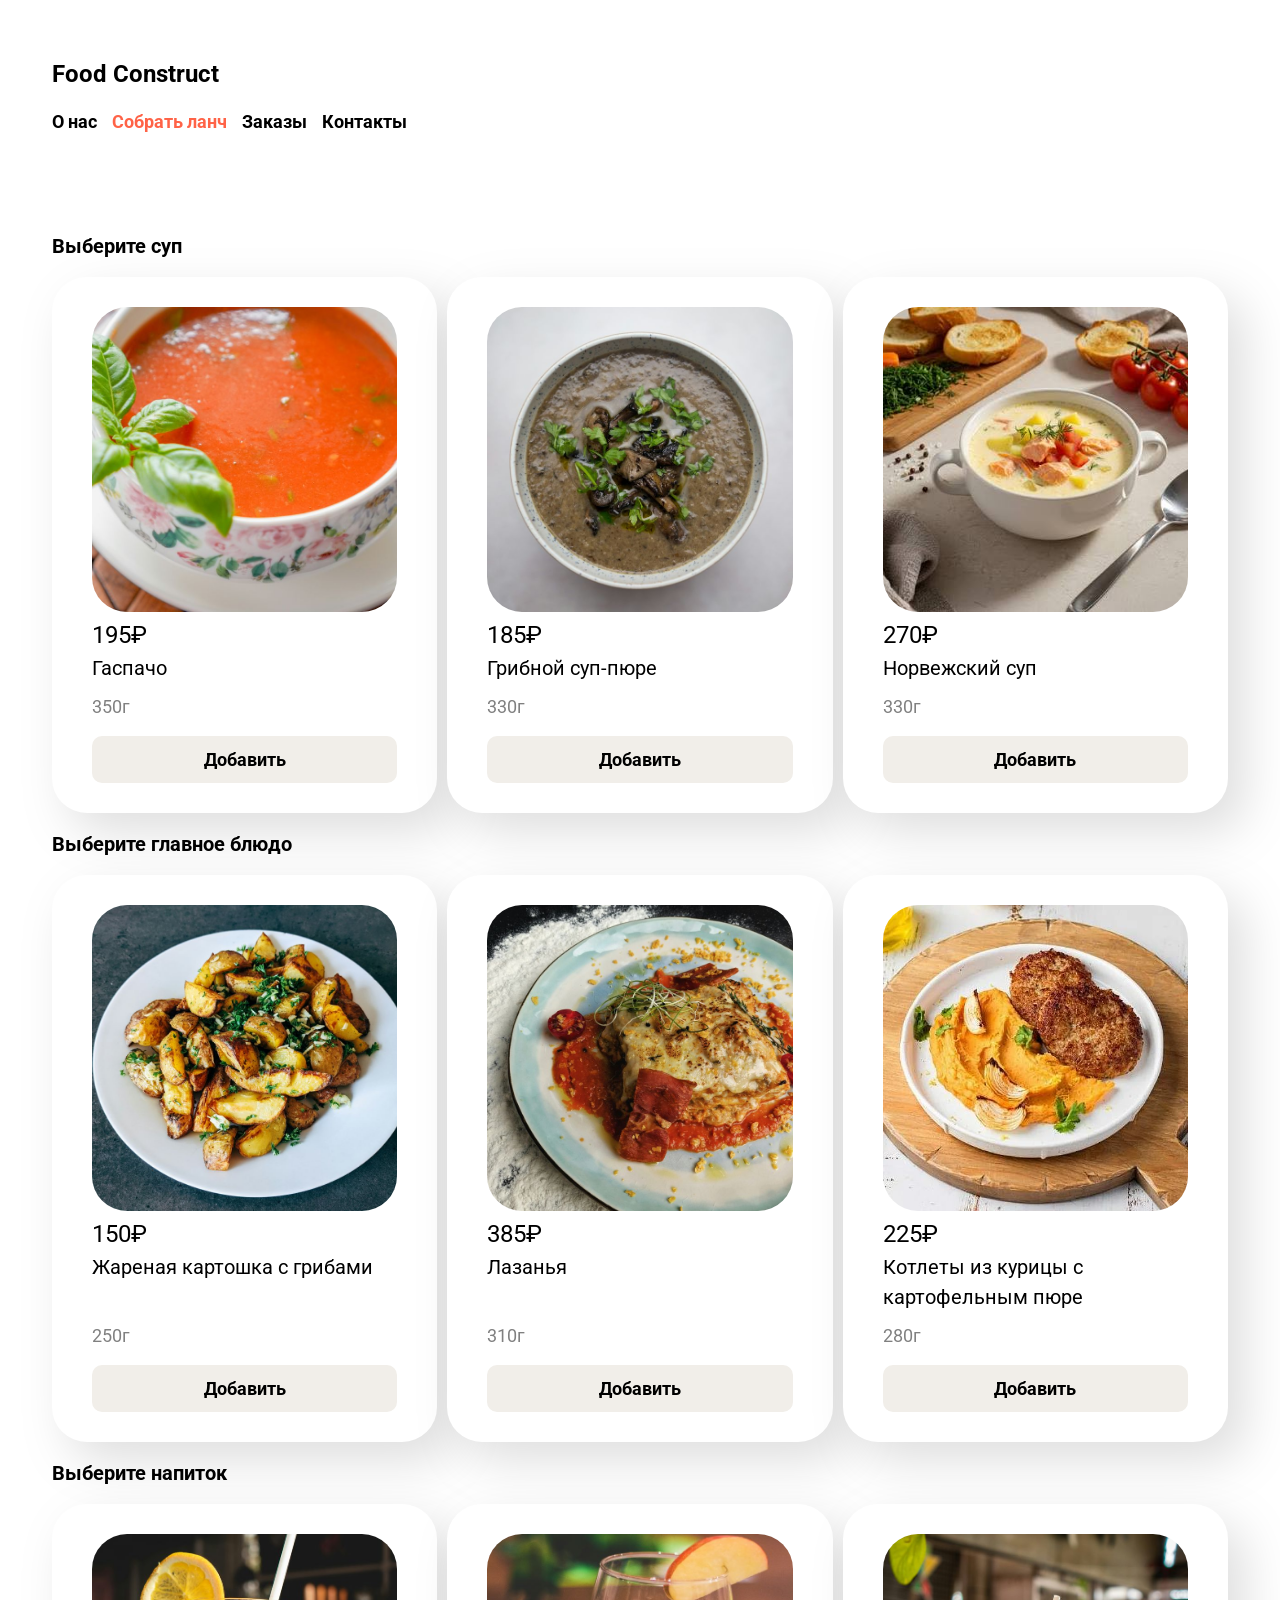
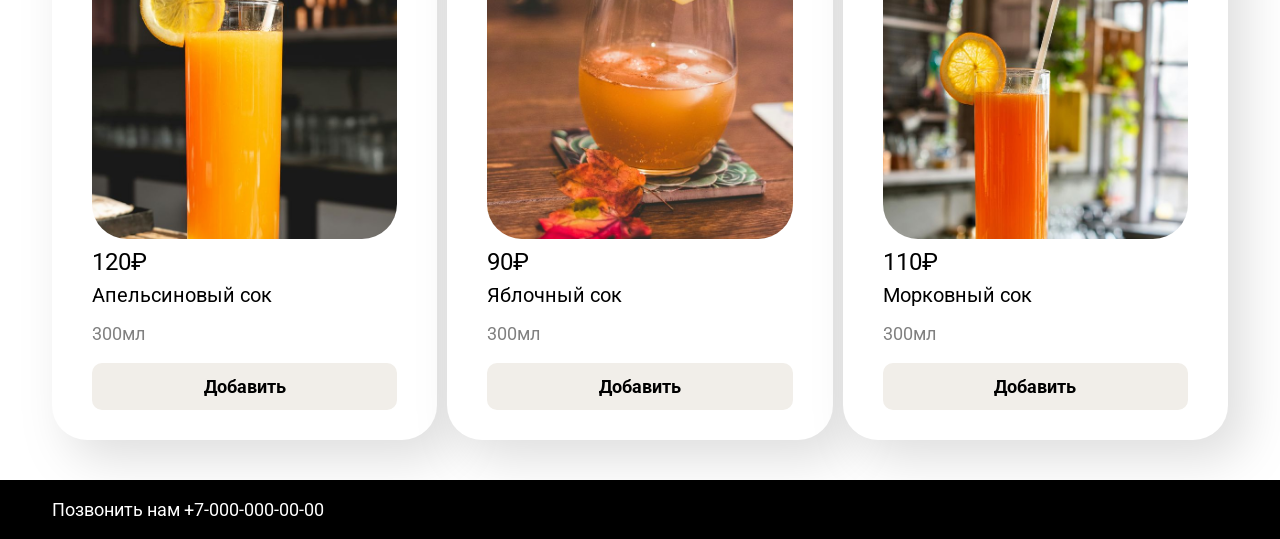
==== pages/takeLunch.html @ f46a1026 "task2" ====
<!DOCTYPE html>
<html lang="ru">

<head>
	<meta charset="UTF-8">
	<title>Food Construct — Собрать ланч</title>

	<meta name="viewport" content="width=device-width, initial-scale=1.0">
	<link rel="preconnect" href="https://fonts.googleapis.com">
	<link rel="preconnect" href="https://fonts.gstatic.com" crossorigin>
	<link
		href="https://fonts.googleapis.com/css2?family=Roboto:ital,wght@0,100;0,300;0,400;0,500;0,700;0,900;1,100;1,300;1,400;1,500;1,700;1,900&family=Montserrat:ital,wght@0,100..900;1,100..900&display=swap"
		rel="stylesheet">

	<link rel="stylesheet" href="../styles/css.css">
	<link rel="stylesheet" href="../styles/takeLunch.css">
</head>

<body>
	<header>
		<h1>Food Construct</h1>

		<nav>
			<a href="../index.html">О нас</a>
			<a id="active">Собрать ланч</a>
			<a href="/">Заказы</a>
			<a href="#footer">Контакты</a>
		</nav>
	</header>

	<main>
		<section>
			<h2>Выберите суп</h2>
			<div class="dishes">
				<div class="dish">
					<img src="../images/dishes/gazpacho.jpg" alt="Гаспачо">
					<p>195₽</p>
					<p>Гаспачо</p>
					<p>350г</p>
					<button>Добавить</button>
				</div>
				<div class="dish">
					<img src="../images/dishes/mushroom-soup.jpg" alt="Грибной суп-пюре">
					<p>185₽</p>
					<p>Грибной суп-пюре</p>
					<p>330г</p>
					<button>Добавить</button>
				</div>
				<div class="dish">
					<img src="../images/dishes/norwegian-soup.jpeg" alt="Норвежский суп">
					<p>270₽</p>
					<p>Норвежский суп</p>
					<p>330г</p>
					<button>Добавить</button>
				</div>
			</div>
		</section>

		<section>
			<h2>Выберите главное блюдо</h2>
			<div class="dishes">
				<div class="dish">
					<img src="../images/dishes/fried-potato.jpg" alt="Жареная картошка с грибами">
					<p>150₽</p>
					<p>Жареная картошка с грибами</p>
					<p>250г</p>
					<button>Добавить</button>
				</div>
				<div class="dish">
					<img src="../images/dishes/lasagna.jpg" alt="Лазанья">
					<p>385₽</p>
					<p>Лазанья</p>
					<p>310г</p>
					<button>Добавить</button>
				</div>
				<div class="dish">
					<img src="../images/dishes/cutlets.jpg" alt="Котлеты из курицы с картофельным пюре">
					<p>225₽</p>
					<p>Котлеты из курицы с картофельным пюре</p>
					<p>280г</p>
					<button>Добавить</button>
				</div>
			</div>
		</section>

		<section>
			<h2>Выберите напиток</h2>
			<div class="dishes">
				<div class="dish">
					<img src="../images/dishes/orange-juice.jpg" alt="Апельсиновый сок">
					<p>120₽</p>
					<p>Апельсиновый сок</p>
					<p>300мл</p>
					<button>Добавить</button>
				</div>
				<div class="dish">
					<img src="../images/dishes/apple-juice.jpg" alt="Яблочный сок">
					<p>90₽</p>
					<p>Яблочный сок</p>
					<p>300мл</p>
					<button>Добавить</button>
				</div>
				<div class="dish">
					<img src="../images/dishes/carrot-juice.jpg" alt="Морковный сок">
					<p>110₽</p>
					<p>Морковный сок</p>
					<p>300мл</p>
					<button>Добавить</button>
				</div>
			</div>
		</section>
	</main>

	<footer id="footer"><P>Позвонить нам +7-000-000-00-00</P></footer>
</body>
</html>
---- styles/css.css ----
* {
  margin: 0;
  padding: 0;
  box-sizing: border-box;
  line-height: 1.5;
  font-family: 'Roboto', sans-serif;
  font-size: 18px;
  font-weight:bold;
}

html {
  height: 100%;
}

body {
  display: flex;
  flex-direction: column;
  min-height: 100%;
}

h1{
  font-size: 24px;
  margin: 16px 0px;
}
h2{
  font-size: 20px;
  margin: 16px 0px;
}

p, li, td{
  font-weight:normal;
}

td, th {
  padding: 4px 8px;
  border: 1px solid black;
}

header, main{
  margin: 24px 48px;
  padding: 16px 4px;
}

main{
  flex: 1;
}

footer{
  width: 100%;
  padding: 16px 52px;
  background-color: black;
  color: white;
}

article img {
  width: 100%;
}
table{
  padding: 16px;
  border: 0;
  border-collapse: collapse;
  text-align: center;
}
a{
  text-decoration: none;
  color: black;
}
a:hover, #active{
  color:tomato;
}

section{
  width: 100%;
}

nav {
  display: flex;
  flex-wrap: wrap;
  gap: 15px;
}

@media (max-width: 800px) {
  nav {
    justify-content: space-between;
  }

  article img {
    width: 500px;
  }
}

@media (max-width: 600px) {
  h1 {
    text-align: center;
  }

  nav {
    flex-direction: column;
    align-items: center;
  }

  nav a {
    font-size: 22px;
  }

  article img {
    width: 100%;
  }

  td, th {
    font-size: 16px;
  }
}

@media (max-width: 400px) {
  td, th {
    font-size: 14px;
  }
}
---- styles/takeLunch.css ----
section > .dishes {
  display: grid;
  grid-template-columns: repeat(3, 1fr);
  gap: 10px;
}

.dish {
  display: flex;
  flex-direction: column;

  padding: 30px 40px;
  border-radius: 35px;
  cursor: pointer;
  filter: drop-shadow(17px 19px 24px rgba(0, 0, 0, 0.13));
  background-color: white;
}

.dish img {
  width: 100%;
  aspect-ratio: 1;
  object-fit: cover;
  border-radius: 35px;
}

.dish p:nth-child(2) {
  margin-top: 5px;
  font-size: 24px;
}

.dish p:nth-child(3) {
  font-size: 20px;
  flex-grow: 1;
}

.dish p:nth-child(4) {
  margin-top: 10px;
  color: grey;
}

.dish button {
  margin-top: 16px;
  background-color: #f1eee9;
  padding: 10px 30px;
  border: none;
  border-radius: 10px;
  cursor: pointer;
}

.dish:hover {
  border: 2px solid tomato;
}

.dish:hover button {
  background-color: grey;
}

@media (max-width: 800px) {
  section > .dishes {
    grid-template-columns: repeat(2, 1fr);
  }
}

@media (max-width: 600px) {
  section > h2 {
    text-align: center;
  }

  section > .dishes {
    grid-template-columns: 1fr;
  }
}
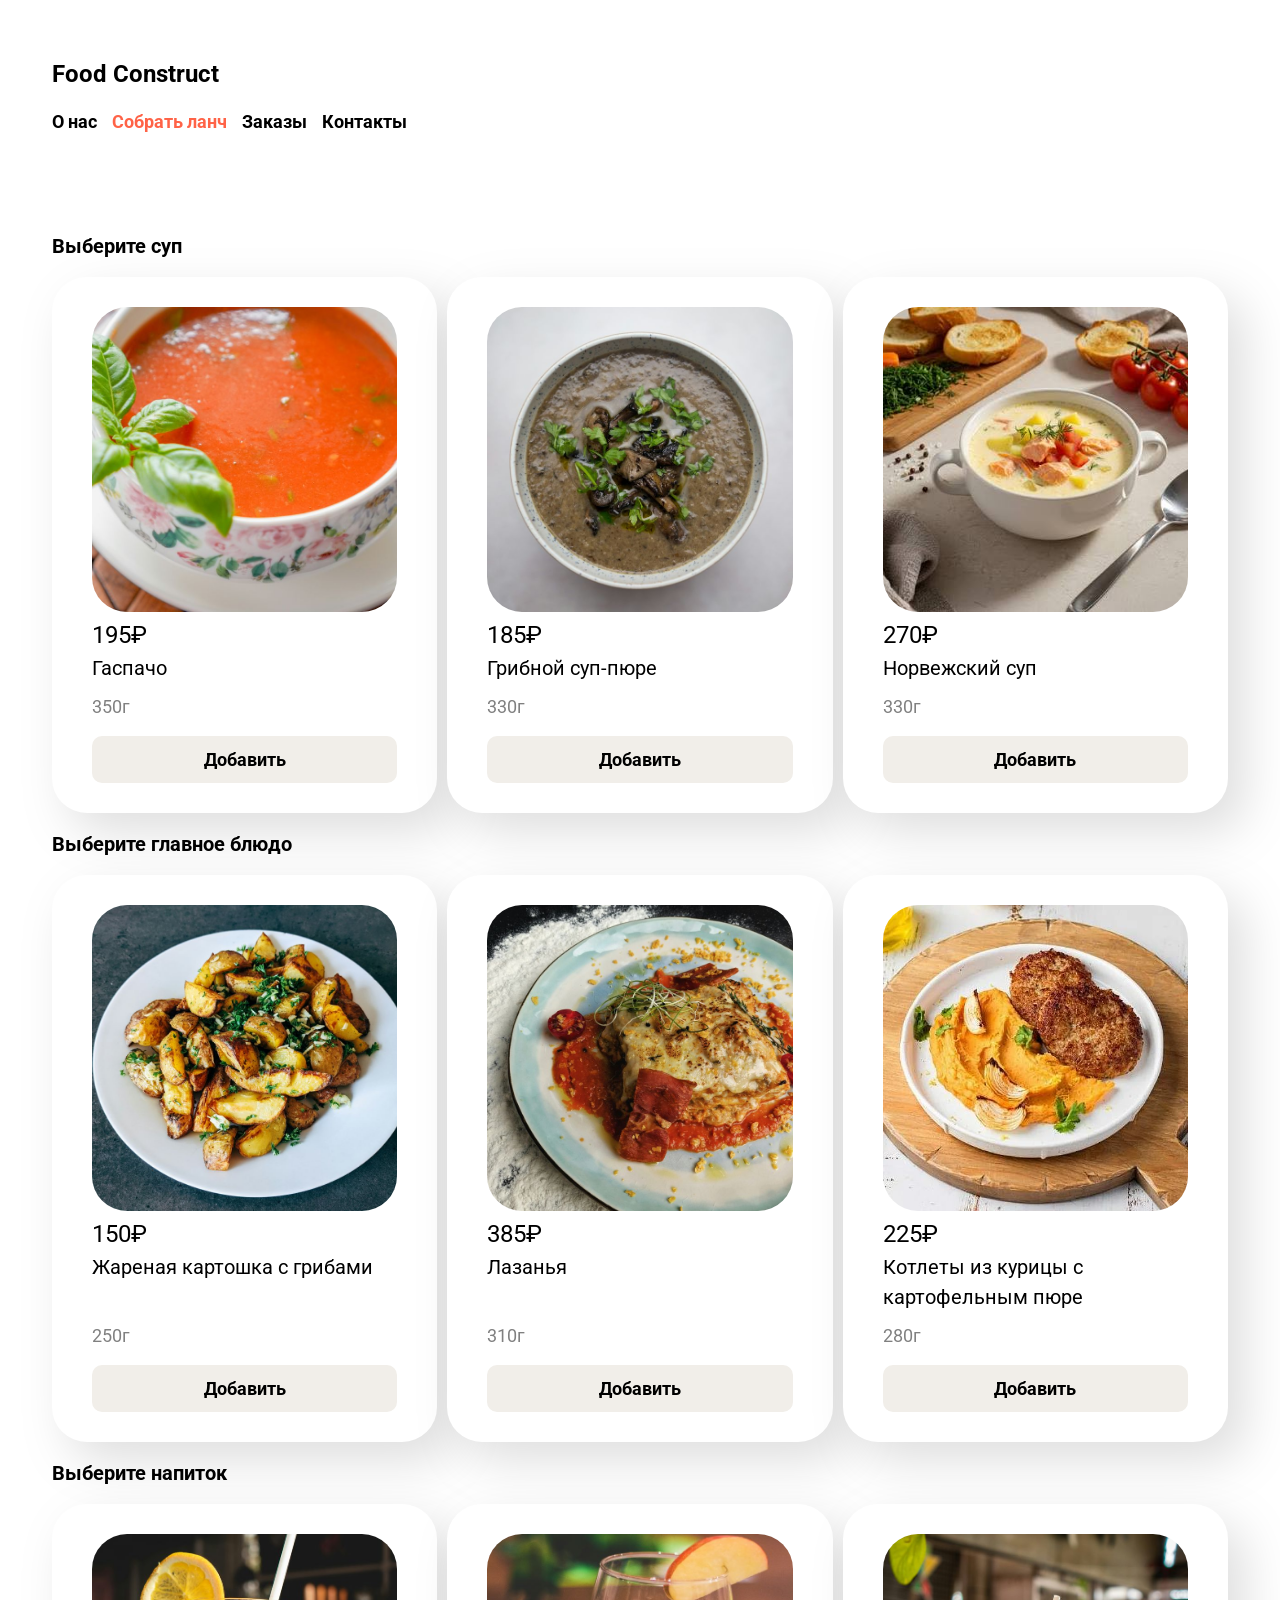
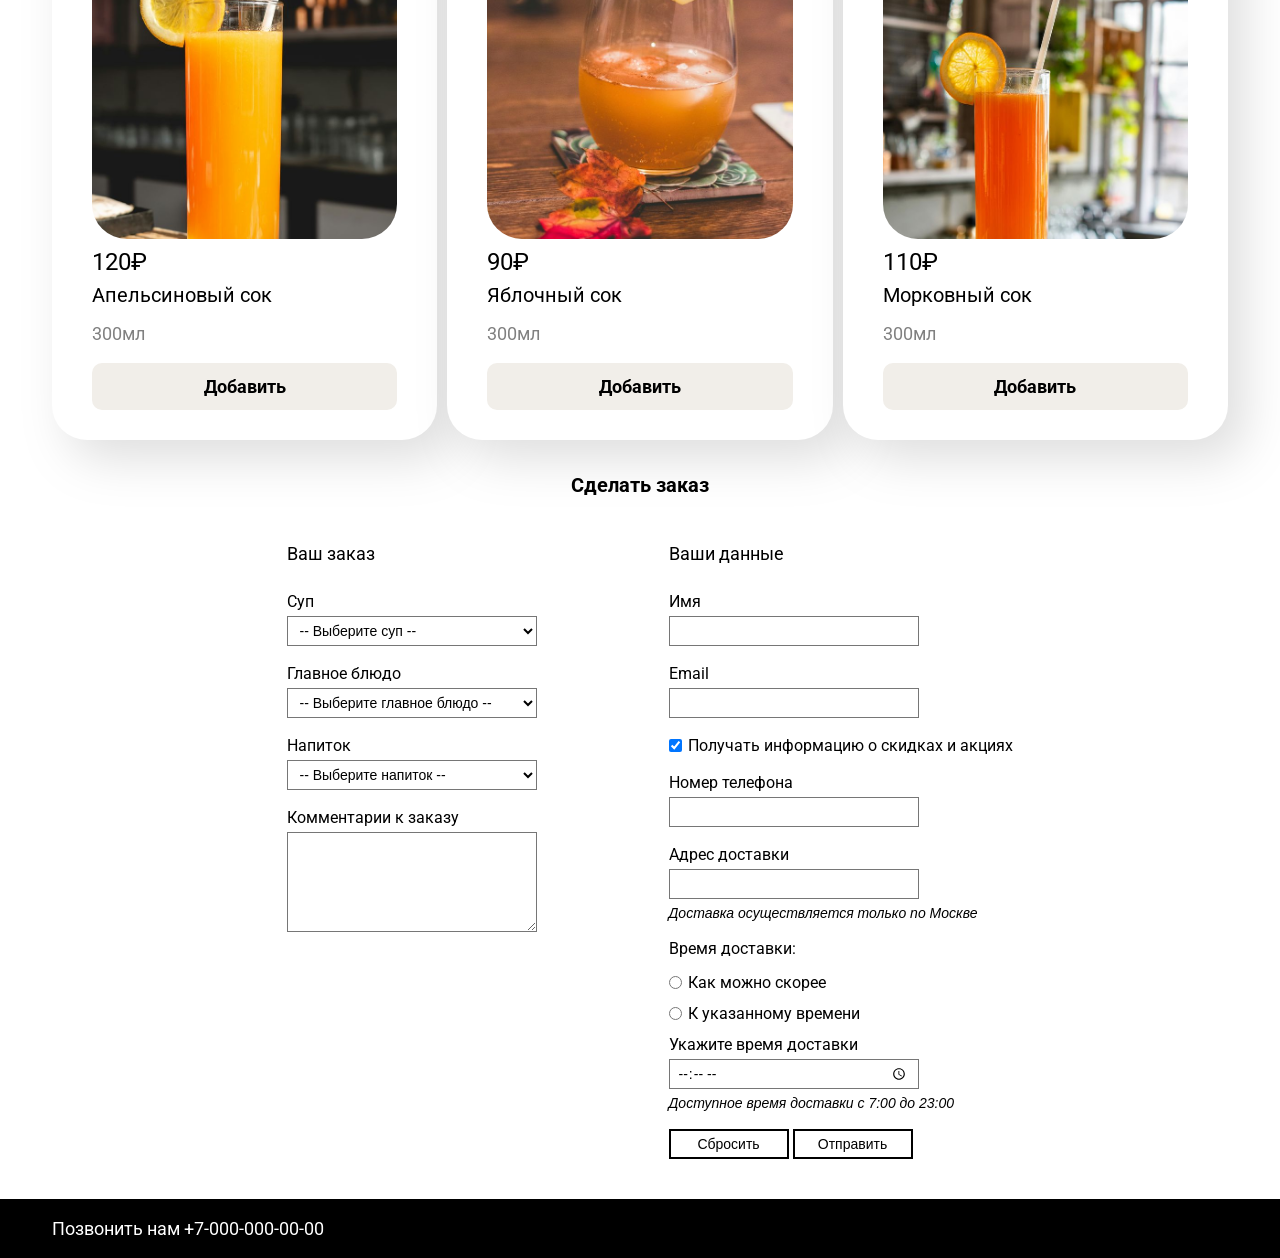
==== commit af88cdad: "task3" ====
--- a/pages/takeLunch.html
+++ b/pages/takeLunch.html
@@ -109,6 +109,74 @@
 				</div>
 			</div>
 		</section>
+		<section class="order">
+			<h2>Сделать заказ</h2>
+			<form action="https://httpbin.org/post" method="post">
+				<div class="form-block">
+					<h3>Ваш заказ</h3>
+
+					<label for="soup">Суп</label>
+					<select id="soup" name="soup" required>
+						<option value="">-- Выберите суп --</option>
+						<option value="gazpacho">Гаспачо</option>
+						<option value="mushroom-soup">Грибной суп-пюре</option>
+						<option value="norwegian-soup">Норвежский суп</option>
+					</select>
+
+					<label for="main-dish">Главное блюдо</label>
+					<select id="main-dish" name="main_dish" required>
+						<option value="">-- Выберите главное блюдо --</option>
+						<option value="fried-potato">Жареная картошка с грибами</option>
+						<option value="lasagna">Лазанья</option>
+						<option value="cutlets">Котлеты из курицы с картофельным пюре</option>
+					</select>
+
+					<label for="drink">Напиток</label>
+					<select id="drink" name="drink" required>
+						<option value="">-- Выберите напиток --</option>
+						<option value="orange-juice">Апельсиновый сок</option>
+						<option value="apple-juice">Яблочный сок</option>
+						<option value="carrot-juice">Морковный сок</option>
+					</select>
+
+					<label for="comment">Комментарии к заказу</label>
+					<textarea id="comment" name="comment"></textarea>
+				</div>
+
+				<div class="form-block">
+					<h3>Ваши данные</h3>
+
+					<label for="name">Имя</label>
+					<input type="text" id="name" name="name" required>
+
+					<label for="email">Email</label>
+					<input type="email" id="email" name="email" required>
+
+					<input type="checkbox" id="subscribe" name="subscribe" value="yes" checked>
+					<label for="subscribe">Получать информацию о скидках и акциях</label>
+
+					<label for="phone">Номер телефона</label>
+					<input type="tel" id="phone" name="phone" required>
+
+					<label for="address">Адрес доставки</label>
+					<input type="text" id="address" name="address" required>
+					<p class="hint">Доставка осуществляется только по Москве</p>
+
+					<p class="time-title">Время доставки:</p>
+					<input type="radio" id="delivery-asap" name="delivery" value="asap" required>
+					<label for="delivery-asap">Как можно скорее</label>
+					<input type="radio" id="delivery-scheduled" name="delivery" value="scheduled">
+					<label for="delivery-scheduled">К указанному времени</label>
+
+					<label for="delivery-time">Укажите время доставки</label>
+					<input type="time" id="delivery-time" name="delivery_time" min="07:00" max="23:00" step="300" required>
+					<p class="hint">Доступное время доставки с 7:00 до 23:00</p>
+
+					<button type="reset">Сбросить</button>
+					<button type="submit">Отправить</button>
+				</div>
+			</form>
+		</section>
 	</main>
 
 	<footer id="footer"><P>Позвонить нам +7-000-000-00-00</P></footer>
--- a/styles/css.css
+++ b/styles/css.css
@@ -41,11 +41,8 @@
   padding: 16px 4px;
 }
 
-main{
-  flex: 1;
-}
-
 footer{
+  margin-top: auto;
   width: 100%;
   padding: 16px 52px;
   background-color: black;
--- a/styles/takeLunch.css
+++ b/styles/takeLunch.css
@@ -54,9 +54,126 @@
   background-color: grey;
 }
 
+/* Форма заказа */
+.order {
+  margin-top: 30px;
+}
+
+.order h2 {
+  text-align: center;
+  margin-bottom: 40px;
+}
+
+.order form {
+  display: grid;
+  grid-template-columns: 382px max-content;
+  justify-content: center;
+}
+
+.form-block {
+  line-height: normal;
+}
+
+.form-block h3 {
+  font-size: 18px;
+  font-weight: normal;
+  margin-bottom: 25px;
+}
+
+.order label,
+.order p {
+  font-size: 16px;
+  font-weight: normal;
+  line-height: normal;
+}
+
+.order label {
+  display: block;
+  margin-bottom: 5px;
+}
+
+
+
+.order input,
+.order select,
+.order textarea,
+.order button {
+  font-family: Arial, Helvetica, sans-serif;
+  font-size: 14px;
+  font-weight: normal;
+  line-height: normal;
+}
+
+.order input[type="text"],
+.order input[type="email"],
+.order input[type="tel"],
+.order input[type="time"],
+.order select,
+.order textarea {
+  display: block;
+  width: 250px;
+  max-width: 100%;
+  height: 30px;
+  margin-bottom: 18px;
+  padding: 0 8px;
+  border: 1px solid #767676;
+  background-color: white;
+}
+
+.order textarea {
+  height: 100px;
+  padding: 4px 8px;
+}
+
+/* чекбокс и радиокнопки — слева от своей подписи */
+.order input[type="checkbox"],
+.order input[type="radio"] {
+  float: left;
+  clear: left;
+  margin: 3px 6px 0 0;
+}
+
+.order input[type="checkbox"] + label {
+  margin-bottom: 18px;
+  white-space: nowrap;
+}
+
+.order input[type="radio"] + label {
+  margin-bottom: 12px;
+}
+
+.order .time-title {
+  margin-bottom: 15px;
+}
+
+.order .hint {
+  margin: -12px 0 18px;
+  font-size: 14px;
+  font-style: italic;
+}
+
+.order button {
+  width: 120px;
+  height: 30px;
+  border: 2px solid black;
+  border-radius: 0;
+  background-color: white;
+  color: black;
+  cursor: pointer;
+}
+
 @media (max-width: 800px) {
   section > .dishes {
     grid-template-columns: repeat(2, 1fr);
+  }
+
+  .order form {
+    grid-template-columns: 1fr;
+    justify-content: stretch;
+  }
+
+  .order input[type="checkbox"] + label {
+    white-space: normal;
   }
 }
 
